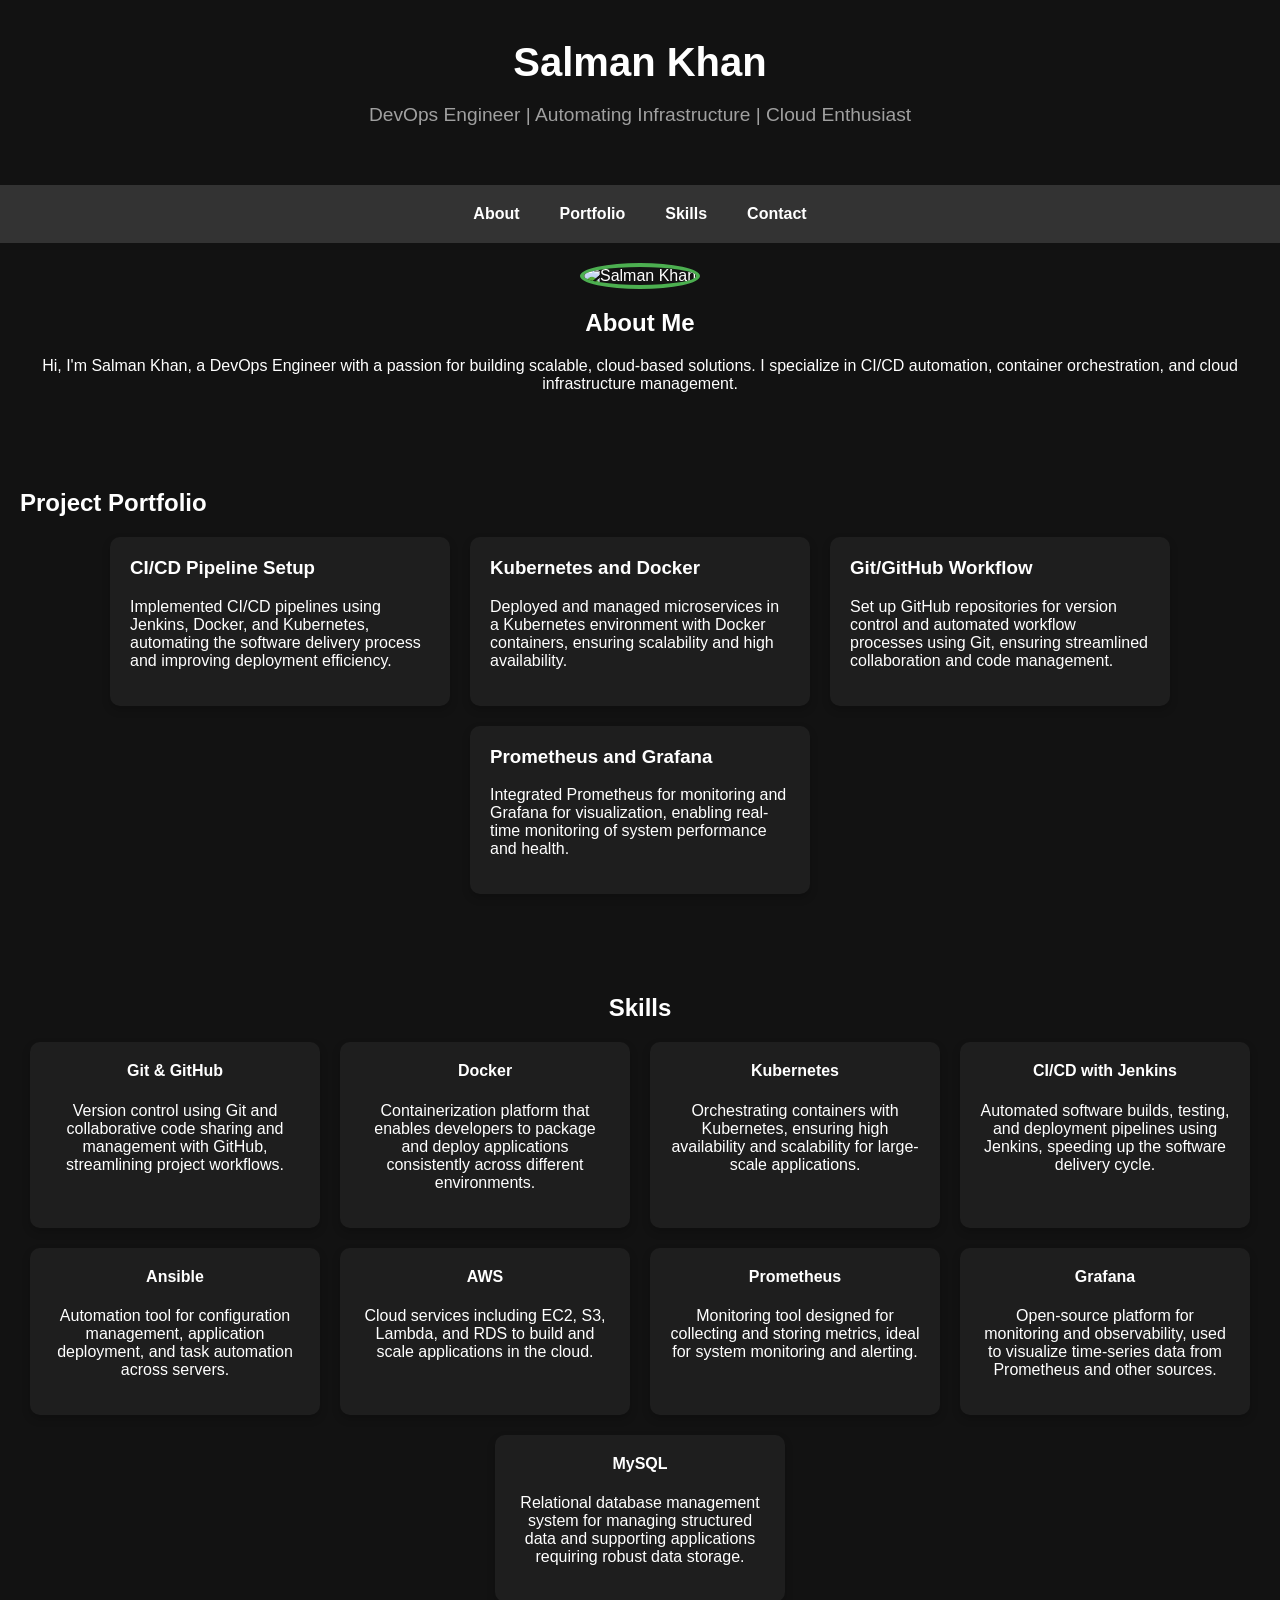
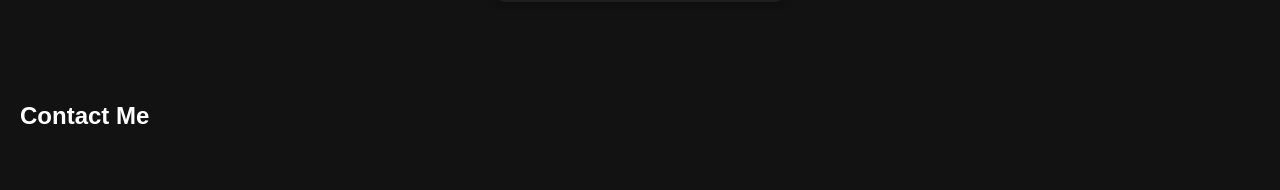
==== index.html @ c8812333 "Rename html my web.html to index.html" ====
<!DOCTYPE html>
<html lang="en">
<head>
    <meta charset="UTF-8">
    <meta name="viewport" content="width=device-width, initial-scale=1.0">
    <title>Salman Khan - DevOps Engineer</title>
    <style>
        body {
            font-family: Arial, sans-serif;
            margin: 0;
            padding: 0;
            background-color: #121212;
            color: #ffffff;
        }

        header {
            text-align: center;
            padding: 40px 20px;
        }

        header h1 {
            font-size: 2.5em;
            margin: 0;
        }

        header p {
            font-size: 1.2em;
            color: #a0a0a0;
            opacity: 0; /* Initially hide the DevOps Engineer line */
            animation: slideInBounce 2s forwards 1s; /* New animation */
        }

        /* New Animation */
        @keyframes slideInBounce {
            0% {
                opacity: 0;
                transform: translateX(-100px);
            }
            60% {
                transform: translateX(30px);
            }
            80% {
                transform: translateX(-10px);
            }
            100% {
                opacity: 1;
                transform: translateX(0);
            }
        }

        nav {
            display: flex;
            justify-content: center;
            background-color: #333;
            padding: 10px 0;
        }

        nav a {
            color: white;
            padding: 10px 20px;
            text-decoration: none;
            font-weight: bold;
        }

        nav a:hover {
            color: #4CAF50;
        }

        /* About section */
        #about {
            text-align: center;
            padding: 20px;
        }

        #profile-pic {
            width: 150px;
            height: 150px;
            border-radius: 50%;
            object-fit: cover;
            border: 4px solid #4CAF50;
        }

        .section {
            padding: 40px 20px;
        }

        /* Projects Section */
        .projects {
            display: flex;
            flex-wrap: wrap;
            justify-content: center;
            gap: 20px;
        }

        .project-card {
            background-color: #1e1e1e;
            padding: 20px;
            border-radius: 10px;
            width: 300px;
            box-shadow: 0 4px 8px rgba(0, 0, 0, 0.2);
            text-align: left;
        }

        .project-card h3 {
            margin-top: 0;
        }

        /* Skills Section */
        #skills {
            text-align: center;
            padding: 40px 20px;
        }

        .skills-list {
            display: flex;
            flex-wrap: wrap;
            justify-content: center;
            gap: 20px;
        }

        .skill-card {
            background-color: #1e1e1e;
            padding: 20px;
            border-radius: 10px;
            width: 250px;
            box-shadow: 0 4px 8px rgba(0, 0, 0, 0.2);
        }

        .skill-card h4 {
            margin-top: 0;
        }

        /* Contact Form */
        .contact-form {
            text-align: center;
        }

        .contact-form input, .contact-form textarea {
            width: 80%;
            padding: 10px;
            margin: 10px 0;
            border: none;
            border-radius: 5px;
        }

        .contact-form button {
            background-color: #4CAF50;
            color: white;
            padding: 10px 20px;
            border: none;
            border-radius: 5px;
            cursor: pointer;
        }

        .contact-form button:hover {
            background-color: #45a049;
        }

    </style>
</head>
<body>
    <header>
        <h1>Salman Khan</h1>
        <p>DevOps Engineer | Automating Infrastructure | Cloud Enthusiast</p>
    </header>
    <nav>
        <a href="#about">About</a>
        <a href="#portfolio">Portfolio</a>
        <a href="#skills">Skills</a>
        <a href="#contact">Contact</a>
    </nav>
    <section id="about" class="section">
        <img id="profile-pic" src="C:\Users\hp 840 G5\Desktop\WhatsApp Image 2024-11-17 at 21.34.51_f57b739d.jpg" alt="Salman Khan">
        <h2>About Me</h2>
        <p>Hi, I'm Salman Khan, a DevOps Engineer with a passion for building scalable, cloud-based solutions. I specialize in CI/CD automation, container orchestration, and cloud infrastructure management.</p>
    </section>

    <!-- Project Portfolio Section -->
    <section id="portfolio" class="section">
        <h2>Project Portfolio</h2>
        <div class="projects">
            <div class="project-card">
                <h3>CI/CD Pipeline Setup</h3>
                <p>Implemented CI/CD pipelines using Jenkins, Docker, and Kubernetes, automating the software delivery process and improving deployment efficiency.</p>
            </div>
            <div class="project-card">
                <h3>Kubernetes and Docker</h3>
                <p>Deployed and managed microservices in a Kubernetes environment with Docker containers, ensuring scalability and high availability.</p>
            </div>
            <div class="project-card">
                <h3>Git/GitHub Workflow</h3>
                <p>Set up GitHub repositories for version control and automated workflow processes using Git, ensuring streamlined collaboration and code management.</p>
            </div>
            <div class="project-card">
                <h3>Prometheus and Grafana</h3>
                <p>Integrated Prometheus for monitoring and Grafana for visualization, enabling real-time monitoring of system performance and health.</p>
            </div>
        </div>
    </section>

    <!-- Skills Section -->
    <section id="skills" class="section">
        <h2>Skills</h2>
        <div class="skills-list">
            <div class="skill-card">
                <h4>Git & GitHub</h4>
                <p>Version control using Git and collaborative code sharing and management with GitHub, streamlining project workflows.</p>
            </div>
            <div class="skill-card">
                <h4>Docker</h4>
                <p>Containerization platform that enables developers to package and deploy applications consistently across different environments.</p>
            </div>
            <div class="skill-card">
                <h4>Kubernetes</h4>
                <p>Orchestrating containers with Kubernetes, ensuring high availability and scalability for large-scale applications.</p>
            </div>
            <div class="skill-card">
                <h4>CI/CD with Jenkins</h4>
                <p>Automated software builds, testing, and deployment pipelines using Jenkins, speeding up the software delivery cycle.</p>
            </div>
            <div class="skill-card">
                <h4>Ansible</h4>
                <p>Automation tool for configuration management, application deployment, and task automation across servers.</p>
            </div>
            <div class="skill-card">
                <h4>AWS</h4>
                <p>Cloud services including EC2, S3, Lambda, and RDS to build and scale applications in the cloud.</p>
            </div>
            <div class="skill-card">
                <h4>Prometheus</h4>
                <p>Monitoring tool designed for collecting and storing metrics, ideal for system monitoring and alerting.</p>
            </div>
            <div class="skill-card">
                <h4>Grafana</h4>
                <p>Open-source platform for monitoring and observability, used to visualize time-series data from Prometheus and other sources.</p>
            </div>
            <div class="skill-card">
                <h4>MySQL</h4>
                <p>Relational database management system for managing structured data and supporting applications requiring robust data storage.</p>
            </div>
        </div>
    </section>

    <!-- Contact Section -->
    <section id="contact" class="section">
        <h2>Contact Me</h2>
        <form class="contact-form" onsubmit="return sendMessage()">
            <input type="text" id="name" placeholder="Your Name" required
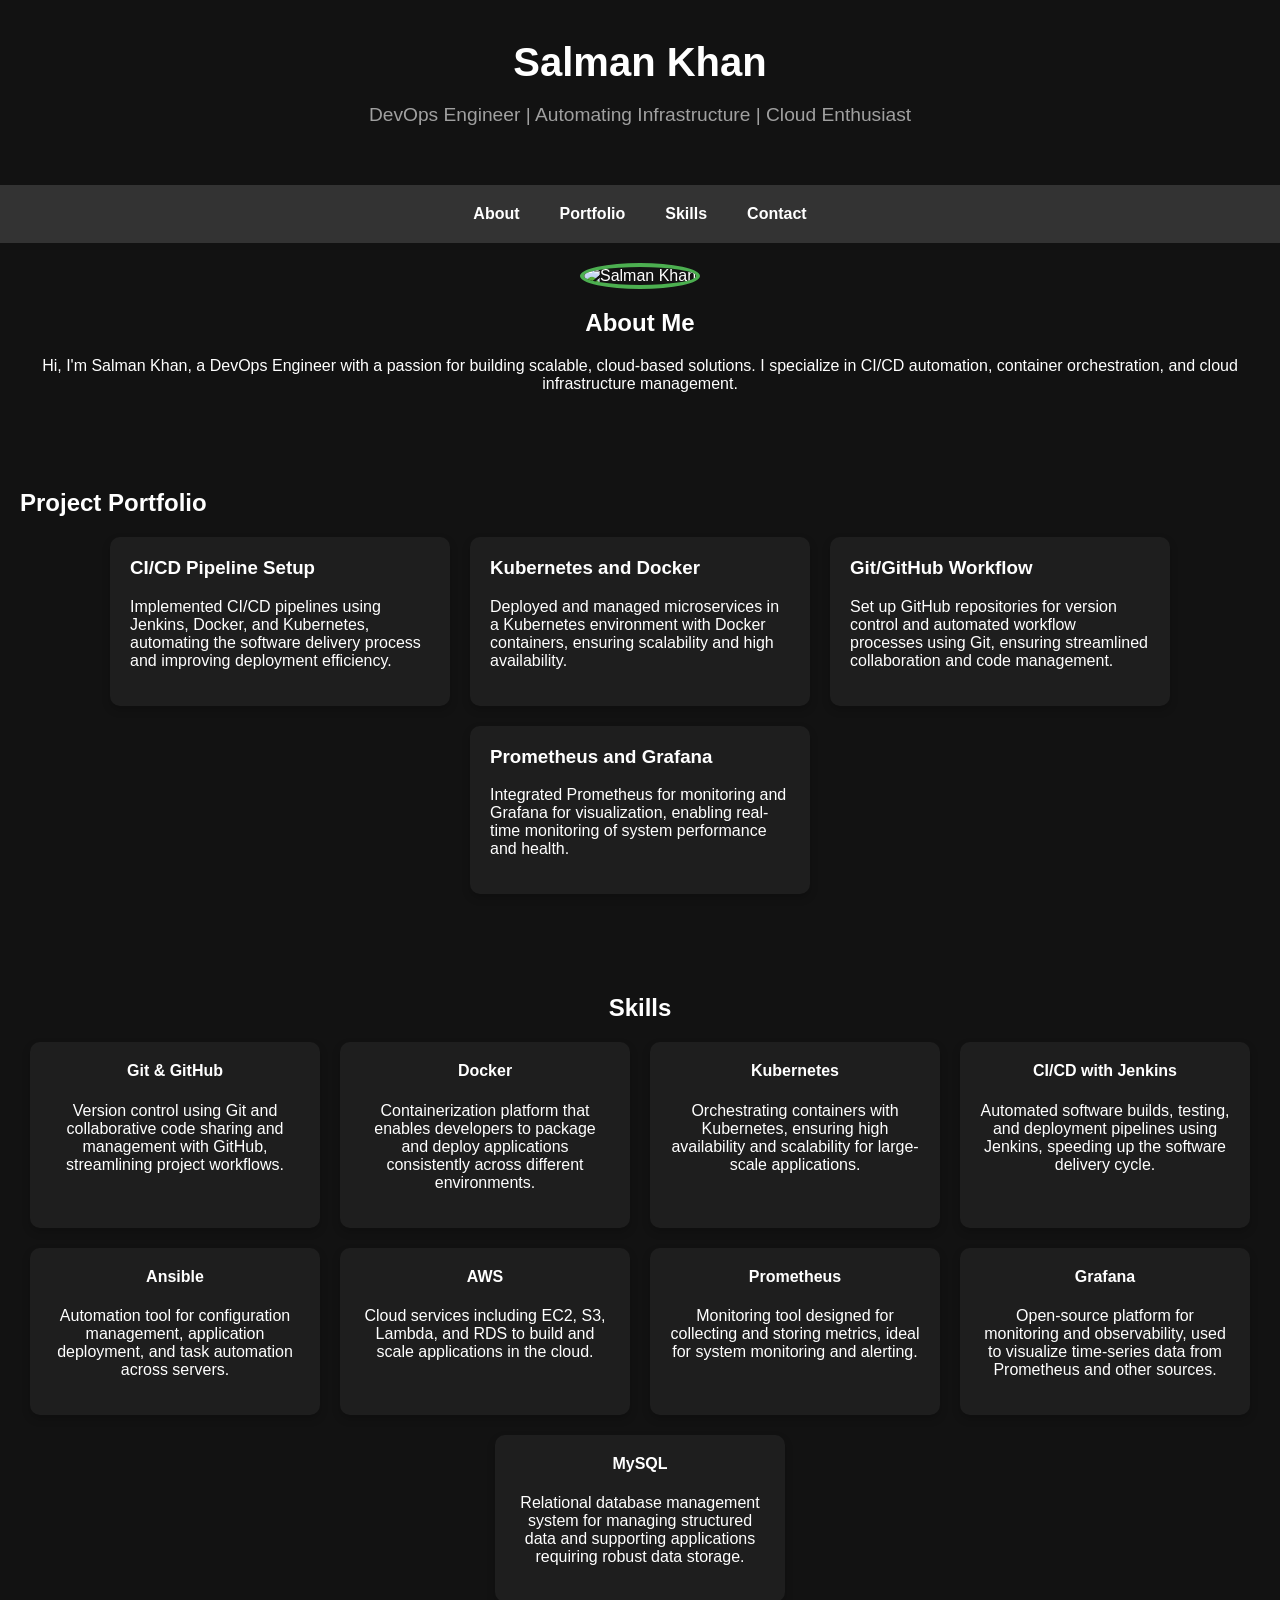
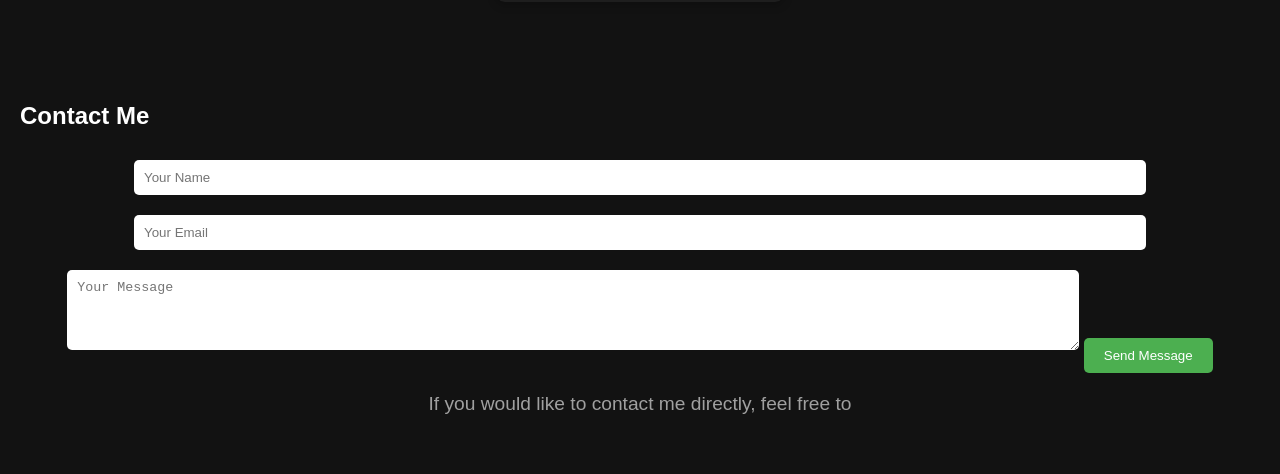
==== commit 50189f29: "add new code" ====
--- a/index.html
+++ b/index.html
@@ -154,6 +154,22 @@
 
         .contact-form button:hover {
             background-color: #45a049;
+        }
+
+        /* Contact Info */
+        .contact-info {
+            text-align: center;
+            margin-top: 20px;
+        }
+
+        .contact-info p {
+            font-size: 1.2em;
+            color: #a0a0a0;
+        }
+
+        .contact-info a {
+            color: #4CAF50;
+            text-decoration: none;
         }
 
     </style>
@@ -170,7 +186,7 @@
         <a href="#contact">Contact</a>
     </nav>
     <section id="about" class="section">
-        <img id="profile-pic" src="C:\Users\hp 840 G5\Desktop\WhatsApp Image 2024-11-17 at 21.34.51_f57b739d.jpg" alt="Salman Khan">
+        <img id="profile-pic" src="C:\Users\hp 840 G5\Desktop\salam\SALMAN.jpg" alt="Salman Khan">
         <h2>About Me</h2>
         <p>Hi, I'm Salman Khan, a DevOps Engineer with a passion for building scalable, cloud-based solutions. I specialize in CI/CD automation, container orchestration, and cloud infrastructure management.</p>
     </section>
@@ -245,4 +261,12 @@
     <section id="contact" class="section">
         <h2>Contact Me</h2>
         <form class="contact-form" onsubmit="return sendMessage()">
-            <input type="text" id="name" placeholder="Your Name" required
+            <input type="text" id="name" placeholder="Your Name" required>
+            <input type="email" id="email" placeholder="Your Email" required>
+            <textarea id="message" placeholder="Your Message" rows="4" required></textarea>
+            <button type="submit">Send Message</button>
+        </form>
+
+        <!-- Contact Information -->
+        <div class="contact-info">
+            <p>If you would like to contact me directly, feel free to </p>
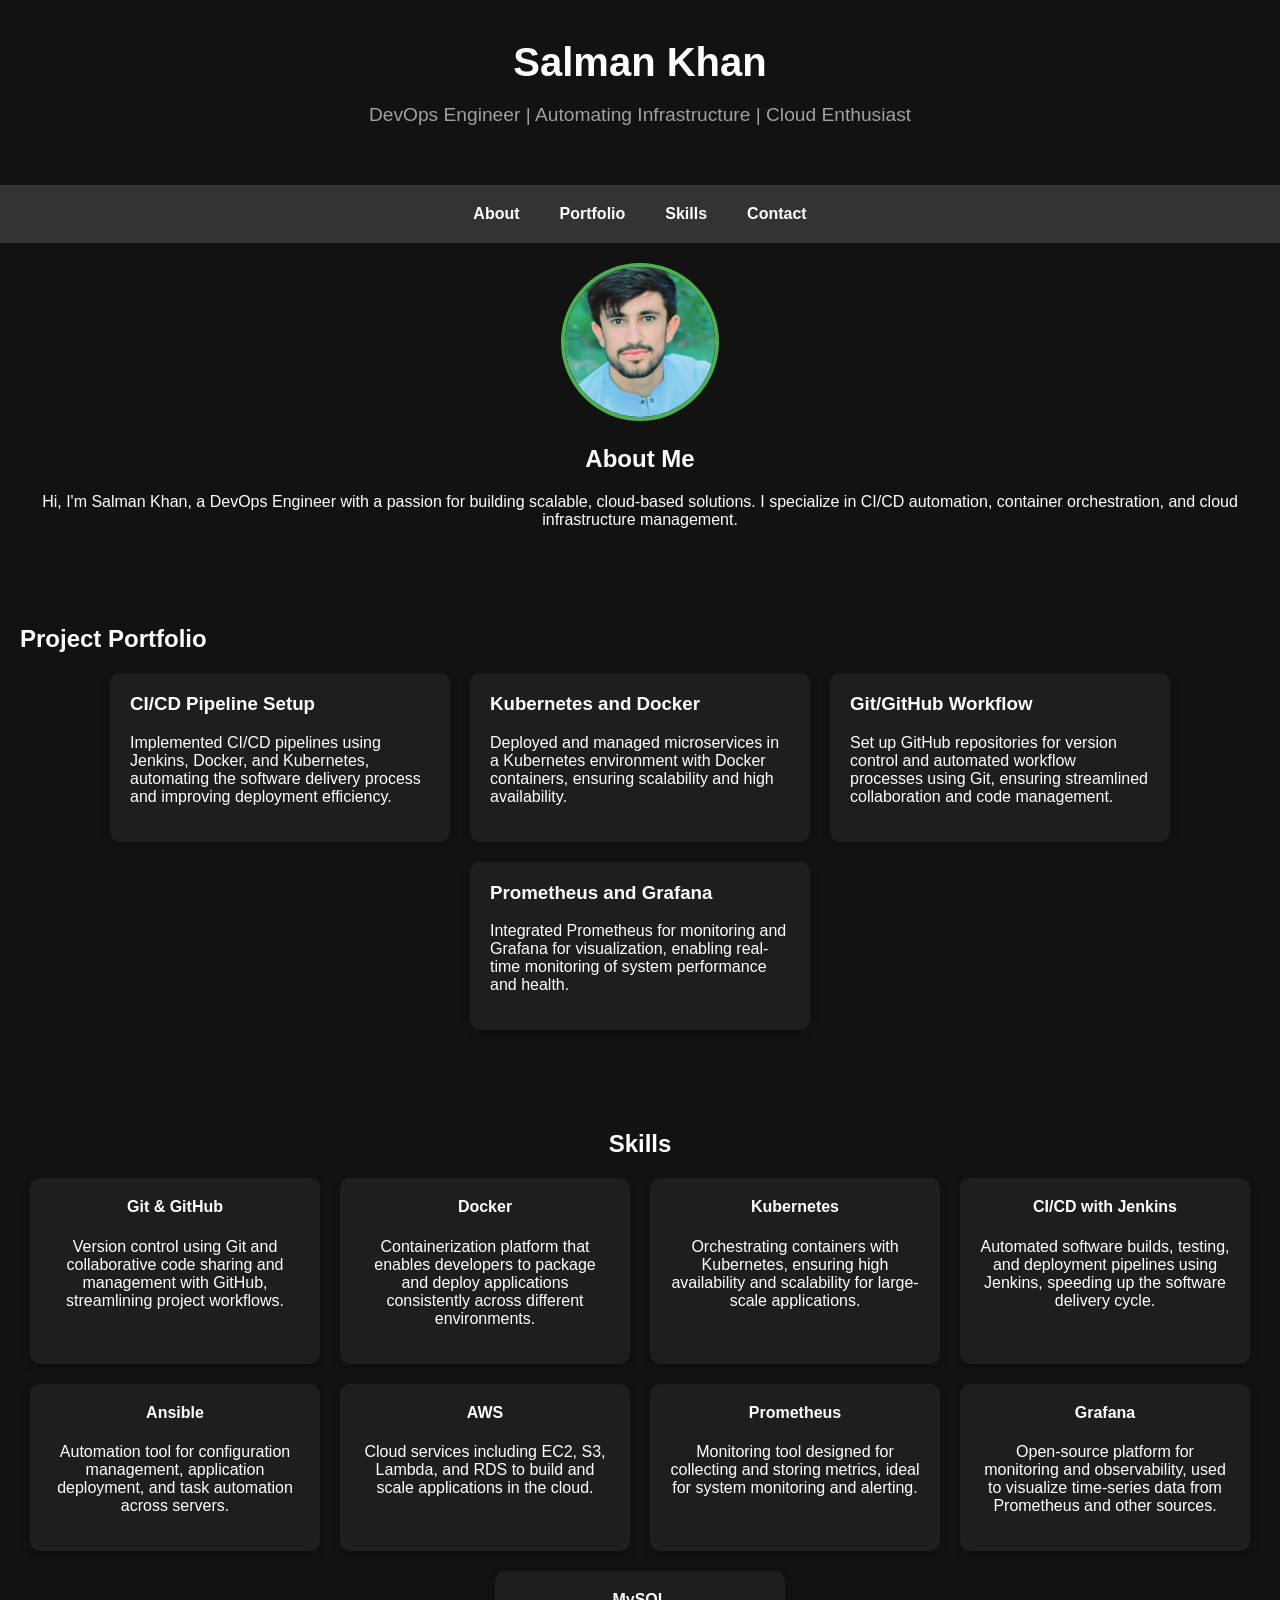
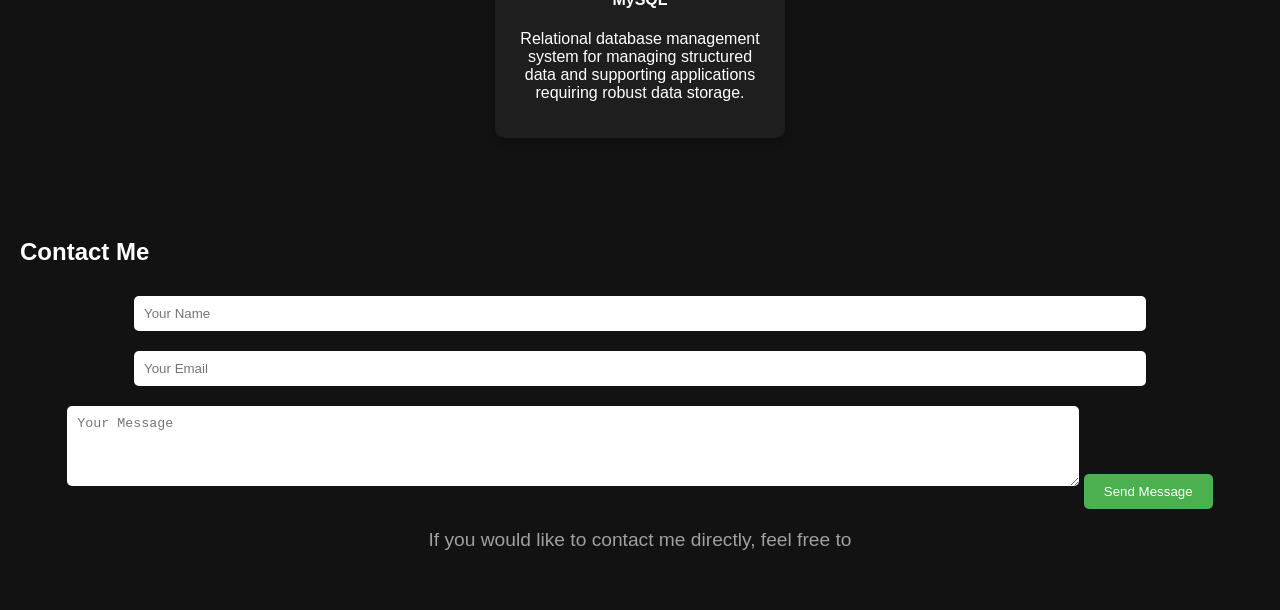
==== commit 2c3b7672: "Update index.html" ====
--- a/index.html
+++ b/index.html
@@ -186,7 +186,7 @@
         <a href="#contact">Contact</a>
     </nav>
     <section id="about" class="section">
-        <img id="profile-pic" src="C:\Users\hp 840 G5\Desktop\salam\SALMAN.jpg" alt="Salman Khan">
+        <img id="profile-pic" src="SALMAN.jpg" alt="Salman Khan">
         <h2>About Me</h2>
         <p>Hi, I'm Salman Khan, a DevOps Engineer with a passion for building scalable, cloud-based solutions. I specialize in CI/CD automation, container orchestration, and cloud infrastructure management.</p>
     </section>
